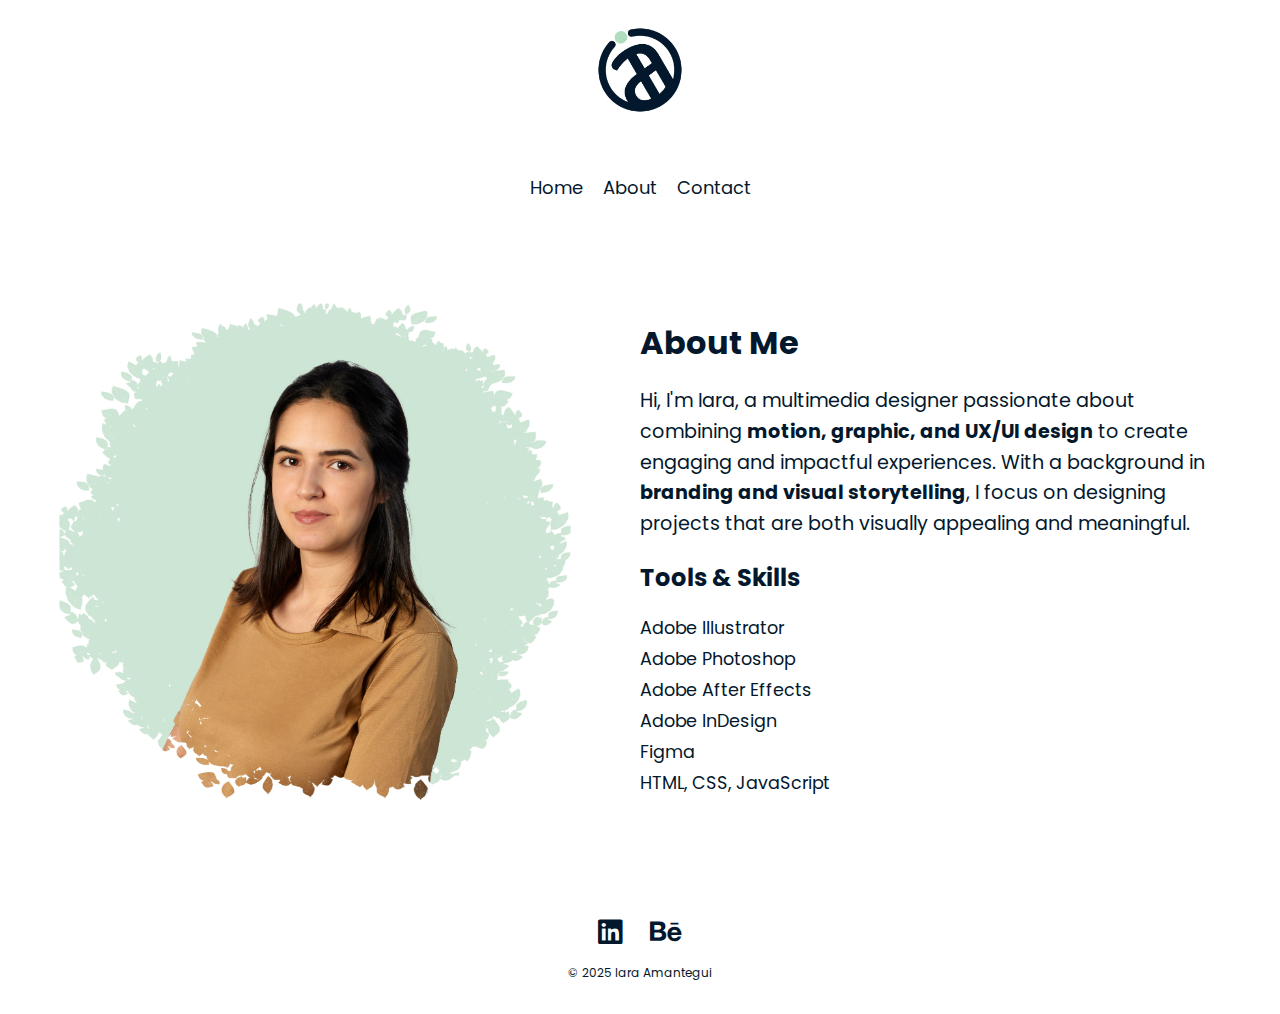
==== about.html @ 187eb7f8 "portfolio" ====
<!DOCTYPE html>
<html lang="en">
<head>
    <meta charset="UTF-8">
    <meta name="viewport" content="width=device-width, initial-scale=1.0">
    <meta name="description" content="Learn more about Iara Amantegui, a Multimedia Designer specializing in motion, graphic, and UX/UI design.">
    <meta name="author" content="Iara Amantegui">
    <meta name="keywords" content="Iara Amantegui, multimedia designer, motion design, graphic design, UX/UI, Figma, Adobe Creative Suite, portfolio">
    
    <title>About - Iara Amantegui</title>
    
    <link rel="stylesheet" href="styles.css">
    <link rel="stylesheet" href="https://cdnjs.cloudflare.com/ajax/libs/font-awesome/5.15.4/css/all.min.css">
</head>
<body>
    <header>
        <div class="logo">
            <img src="images/iara_logo.png" alt="Iara Amantegui Logo" width="150" height="auto">
        </div>
        <nav aria-label="Main navigation">
            <ul>
                <li><a href="index.html" title="Go to Home Page">Home</a></li>
                <li><a href="about.html" title="About Iara Amantegui">About</a></li>
                <li><a href="contact.html" title="Contact Iara Amantegui">Contact</a></li>
            </ul>
        </nav>
    </header>

    <main>
        <section class="about">
            <div class="about-container">
                <div class="about-image">
                    <img src="images/iaraphoto.jpg" alt="Portrait of Iara Amantegui" width="300" height="auto">
                </div>
                <div class="about-text">
                    <h1>About Me</h1>
                    <p>Hi, I'm Iara, a multimedia designer passionate about combining <strong>motion, graphic, and UX/UI design</strong> to create engaging and impactful experiences. With a background in <strong>branding and visual storytelling</strong>, I focus on designing projects that are both visually appealing and meaningful.</p>

                    <h2>Tools & Skills</h2>
                    <ul>
                        <li>Adobe Illustrator</li>
                        <li>Adobe Photoshop</li>
                        <li>Adobe After Effects</li>
                        <li>Adobe InDesign</li>
                        <li>Figma</li>
                        <li>HTML, CSS, JavaScript</li>
                    </ul>
                </div>
            </div>
        </section>
    </main>

    <footer>
        <div class="social-icons">
            <a href="https://www.linkedin.com/in/iaraamantegui/" target="_blank" aria-label="LinkedIn profile of Iara Amantegui" title="Visit my LinkedIn">
                <i class="fab fa-linkedin"></i>
            </a>
            <a href="https://www.behance.net/iaraamantegui" target="_blank" aria-label="Behance portfolio of Iara Amantegui" title="View my work on Behance">
                <i class="fab fa-behance"></i>
            </a>
        </div>
        <p>&copy; 2025 Iara Amantegui</p>
    </footer>
</body>
</html>
---- styles.css ----
/* Import Fonts */
 @import url('https://fonts.googleapis.com/css2?family=Lato:ital,wght@0,100;0,300;0,400;0,700;0,900;1,100;1,300;1,400;1,700;1,900&family=Poppins:ital,wght@0,100;0,200;0,300;0,400;0,500;0,600;0,700;0,800;0,900;1,100;1,200;1,300;1,400;1,500;1,600;1,700;1,800;1,900&display=swap');

 /* Global Styles */
 body {
     font-family: 'Poppins', sans-serif;
     background-color: white;
     color: #03182c;
     text-align: center;
     margin: 0;
     padding: 0;
 }
 
 /* Header Styles */
 header {
     display: flex;
     flex-direction: column;
     align-items: center;
     padding: 0;
     background-color: white;
     width: 100%;
     max-width: 1200px;
     margin: auto;
 }
 
 .logo {
     font-weight: bold;
     font-size: 20px;
     display: block;
     padding: 20px 0;
 }
 
 .logo img {
     width: 100px;
     height: auto;
 }
 
 /* Navigation Styles */
 nav {
     display: flex;
     justify-content: center;
     padding: 10px 0;
 }
 
 nav ul {
     list-style: none;
     display: flex;
     gap: 20px;
     padding: 0;
 }
 
 nav ul li {
     display: inline;
 }
 
 nav ul li a {
     text-decoration: none;
     color: #03182c;
     font-size: 18px;
     font-family: 'Poppins', sans-serif;
 }
 
 nav ul li a:hover {
     color: #afddbd;
     text-decoration: underline;
 }
 
 /* Hero Section Styles */
 .hero {
     padding: 20px;
     text-align: center;
     height: 40vh;
     display: flex;
     flex-direction: column;
     justify-content: center;
     align-items: center;
 }
 
 .hero h1 {
     font-size: 3em;
     margin-bottom: 10px;
     text-align: left;
     width: 100%;
     margin-left: 680px;
 }
 
 .hero h2 {
     font-size: 1.5em;
     text-align: left;
     width: 100%;
     margin-left: 680px;
 }
 
 .hero h1::after,
 .hero h2::after {
     content: '.';
     color: #afddbd;
 }
 
 /* Gallery Styles */
 .gallery {
     display: grid;
     grid-template-columns: repeat(3, 1fr);
     gap: 20px;
     padding: 20px;
     max-width: 1200px;
     margin: 130px auto 0;
 }
 
 .project img {
     width: 100%;
     height: auto;
     border-radius: 10px;
     transition: transform 0.3s ease;
 }
 
 .project img:hover {
     transform: scale(1.05);
 }
 
 /* General styles for all images */
 img {
     width: 100%; /* Full width for images */
     height: auto; /* Maintain aspect ratio */
     transition: transform 0.3s ease; /* Transition for scaling */
 }
 
 /* Hover scaling effect for all images */
 img:hover {
     transform: scale(1.05); /* Scale effect on hover */
 }
 
 /* Styles specific to the gallery in index.html */
 .gallery .project {
     position: relative; /* Positioning context for the overlay */
     overflow: hidden; /* Hide overflow to keep the overlay within bounds */
 }
 
 .gallery .overlay {
     position: absolute; /* Position overlay absolutely within the project */
     top: 0;
     left: 0;
     right: 0;
     bottom: 0;
     background-color: rgba(0, 0, 0, 0.5); /* Use rgba for proper transparency */
     display: flex;
     justify-content: center;
     align-items: center;
     opacity: 0; /* Start hidden */
     transition: opacity 0.3s ease; /* Transition for fade effect */
    
 }
 
 /* Show overlay on hover for gallery images */
 .gallery .project:hover .overlay {
     opacity: 1; /* Show overlay on hover */
     
 }
 
 /* Apply hover scaling effect specifically for gallery images */
 .gallery .project img {
     transition: transform 0.3s ease; /* Ensure transition is applied */
    
 }
 
 .gallery .project:hover img {
     transform: scale(1.05); /* Scale effect on hover */
     
 }
 
 /* Footer Styles */
 footer {
     margin-top: 50px;
     padding: 20px;
     color: #03182c;
     text-align: center;
 }
 
 footer .social-icons {
     margin-bottom: 10px;
 }
 
 footer .social-icons a {
     color: #03182c;
     font-size: 28px; /* Increased size */
     margin: 0 10px;
     text-decoration: none;
     transition: transform 0.3s ease;
 }
 
 footer .social-icons a:hover {
     transform: scale(1.1);
     color: #afddbd;
 }
 
 footer p {
     font-size: 12px; /* Reduced size */
     margin-top: 5px;
 }
 
 /* About Section Styles */
 .about {
     max-width: 1200px;
     margin: 50px auto;
     padding: 20px;
     text-align: center;
 }
 
 .about-container {
     display: flex;
     align-items: center;
     justify-content: space-between;
     gap: 40px;
     flex-wrap: wrap;
 }
 
 .about-image img {
     width: 100%;
     height: auto;
     max-width: 550px; /* Ensure the image is responsive but doesn't stretch beyond 550px */
     border-radius: 10px;
 }
 
 .about-text {
     text-align: left;
     max-width: 600px;
 }
 
 .about-text h1 {
     font-size: 2em;
     margin-bottom: 10px;
 }
 
 .about-text p {
     font-size: 1.2em;
     line-height: 1.6;
 }
 
 .about-text ul {
     list-style-type: none;
     padding: 0;
 }
 
 .about-text ul li {
     font-size: 1.1em;
     margin-bottom: 5px;
 }
 
 .social-icons {
     margin-top: 10px;
 }
 
 .social-icons a {
     color: #03182c;
     font-size: 30px;
     margin-right: 15px;
     text-decoration: none;
     transition: transform 0.3s ease;
 }
 
 .social-icons a:hover {
     transform: scale(1.1);
 }
 
 /* Contact Section Styles */
 .contact {
     max-width: 1200px;
     margin: 50px auto;
     padding: 20px;
     text-align: center;
 }
 
 .contact-text {
     font-size: 1.2em;
     line-height: 1.6;
 }
 
 .contact h1 {
     font-size: 2.5em; /* Increased font size for a larger h1 */
     margin-bottom: 20px; /* Optional: adjust margin for spacing */
 }
 .social-icons a:hover {
    transform: scale(1.1);
    color: #afddbd;
}
 
 /* Project Page Styles */
 
 .project-hero img {
     margin-top: 50px;
     width: 100%;
     height: auto;
     display: block;
 }
 
 .project-content {
     max-width: 800px;
     margin: 40px auto;
     padding: 20px;
     text-align: center;
 }
 
 .project-content h1 {
     font-size: 4rem;
     margin-bottom: 10px;
 }
 
 .project-content p {
     font-size: 1.1rem;
     color: #555;
     margin-bottom: 20px;
 }
 
 .project-content h2 {
     font-size: 1.5rem;
     margin-top: 20px;
 }
 .project-content h3 {
     font-size: 1.5rem;
     color: #8ac59c;
  
 }
 .project-content ul {
     list-style: none;
     padding: 0;
 }
 
 .project-content ul li {
     font-size: 1.1rem;
     color: #444;
     margin: 5px 0;
 }
 .project-video {
     margin-top: 50px;
 }
 
 .project-video iframe {
     width: 100%;
     height: 600px;
     border-radius: 10px;
 }
 
 .prototype-button {
     display: inline-block;
     background-color: #03182c;
     color: white;
     padding: 12px 20px;
     font-size: 1.2rem;
     text-decoration: none;
     border-radius: 5px;
     transition: 0.3s;
     margin-top: 30px;
 }
 
 .prototype-button:hover {
     background-color: #afddbd;
 }
  
 .image-gallery {
    max-width: 1200px; /* Optional: limit the max width of the gallery */
    margin: auto; /* Center the gallery */
}

.row {
    display: flex; /* Use flexbox for side-by-side images */
    justify-content: center; /* Center the images */
    margin-bottom: 20px; /* Space between rows */
}

.row .project {
    flex: 1; /* Allow the project divs to grow equally */
    margin: 0 10px; /* Add margin between images */
}

.row img {
    width: 100%; /* Full width for images within the project */
    height: auto; /* Maintain aspect ratio */
    max-width: 600px; /* Set a maximum width for the images */
}

.full-width {
    width: calc(100% - 20px); /* Adjust width to account for margins */
    max-width: 100%; /* Ensure it doesn't exceed the container width */
    height: auto; /* Maintain aspect ratio */
    margin: 10px auto; /* Center the image and add vertical spacing */
}

.stack {
    display: flex; /* Use flexbox for stacked images */
    flex-direction: column; /* Stack images vertically */
    margin-bottom: 20px; /* Space below the stacked images */
}

.grid-4 {
    display: grid; /* Use grid for the last set of images */
    grid-template-columns: repeat(4, 1fr); /* 4 columns */
    gap: 20px; /* Space between grid items */
    margin-bottom: 20px; /* Space below the grid */
}

.grid-4 img {
    width: 100%; /* Full width for grid images */
    height: auto; /* Maintain aspect ratio */
}

.gallery .overlay .text {
    color: white; /* Text color */
    font-size: 18px; /* Font size */
    font-weight: bold; /* Make the text bold */
    text-align: center; /* Center the text */
    padding: 10px; /* Add some padding around the text */
    text-shadow: 1px 1px 2px rgba(0, 0, 0, 0.7); /* Add a subtle shadow for better readability */
}

 /* Responsive Styles */
 @media (max-width: 768px) {
     .hero {
         height: 60vh; /* Increase height to fill the screen */
         padding: 40px;
     }
 
     .hero h1 {
         font-size: 3em;
         margin-left: 0;
     }
 
     .hero h2 {
         font-size: 1.2em;
         margin-left: 0;
     }
 
     .gallery {
         grid-template-columns: 1fr; /* Stack gallery items vertically */
         margin: 20px auto 0;
     }
 
     .project img {
         max-width: 100%;
     }
 
     nav ul {
         flex-direction: column;
         gap: 10px;
     }
 
     footer {
         margin-top: 50px;
         padding: 20px;
         color: #03182c;
         text-align: center;
     }
 
     footer .social-icons {
         margin-bottom: 10px;
     }
 
     footer .social-icons a {
         color: #03182c;
         font-size: 60px;
         margin: 0 15px;
         text-decoration: none;
         transition: transform 0.3s ease;
     }
 
     footer .social-icons a:hover {
         transform: scale(1.1);
     }
 
     footer p {
         font-size: 14px;
     }
 
     /* About Section - Small Screens */
     .about-container {
         flex-direction: column; /* Stack the content vertically */
         align-items: center;
     }
 
     .about-image img {
         max-width: 100%; /* Ensure the image doesn't overflow */
     }
 
     .about-text {
         text-align: center; /* Center the text */
         max-width: 90%; /* Allow text to take more width */
     }
 
     .about-text h1 {
         font-size: 1.8em;
     }
 
     .about-text p {
         font-size: 1em;
     }
 
     .about-text ul li {
         font-size: 1em;
     }
 
     /* Contact Section - Small Screens */
     .contact-text {
         font-size: 1em; /* Make text a bit smaller */
         padding: 0 10px;
         text-align: center;
     }
 
     .contact form {
         width: 100%; /* Ensure the form elements span the width */
         padding: 20px;
     }
 
     .contact input, .contact textarea {
         width: 100%; /* Make input fields and text areas span the width */
         padding: 10px;
         font-size: 1em;
         margin-bottom: 15px;
     }
 
     .contact button {
         font-size: 1.2em;
         padding: 10px 20px;
     }
 }
 
 @media (max-width: 480px) {
     .hero {
         height: 70vh; /* Further adjust height for very small screens */
         padding: 30px;
     }
 
     .hero h1 {
         font-size: 1.8em;
     }
 
     .hero h2 {
         font-size: 1.1em;
     }
 
     footer p {
         font-size: 12px;
     }
 
     .contact-text {
         font-size: 0.9em; /* Further reduce text size */
     }
 
     .contact input, .contact textarea {
         font-size: 0.9em; /* Adjust input fields for small screens */
     }
 }
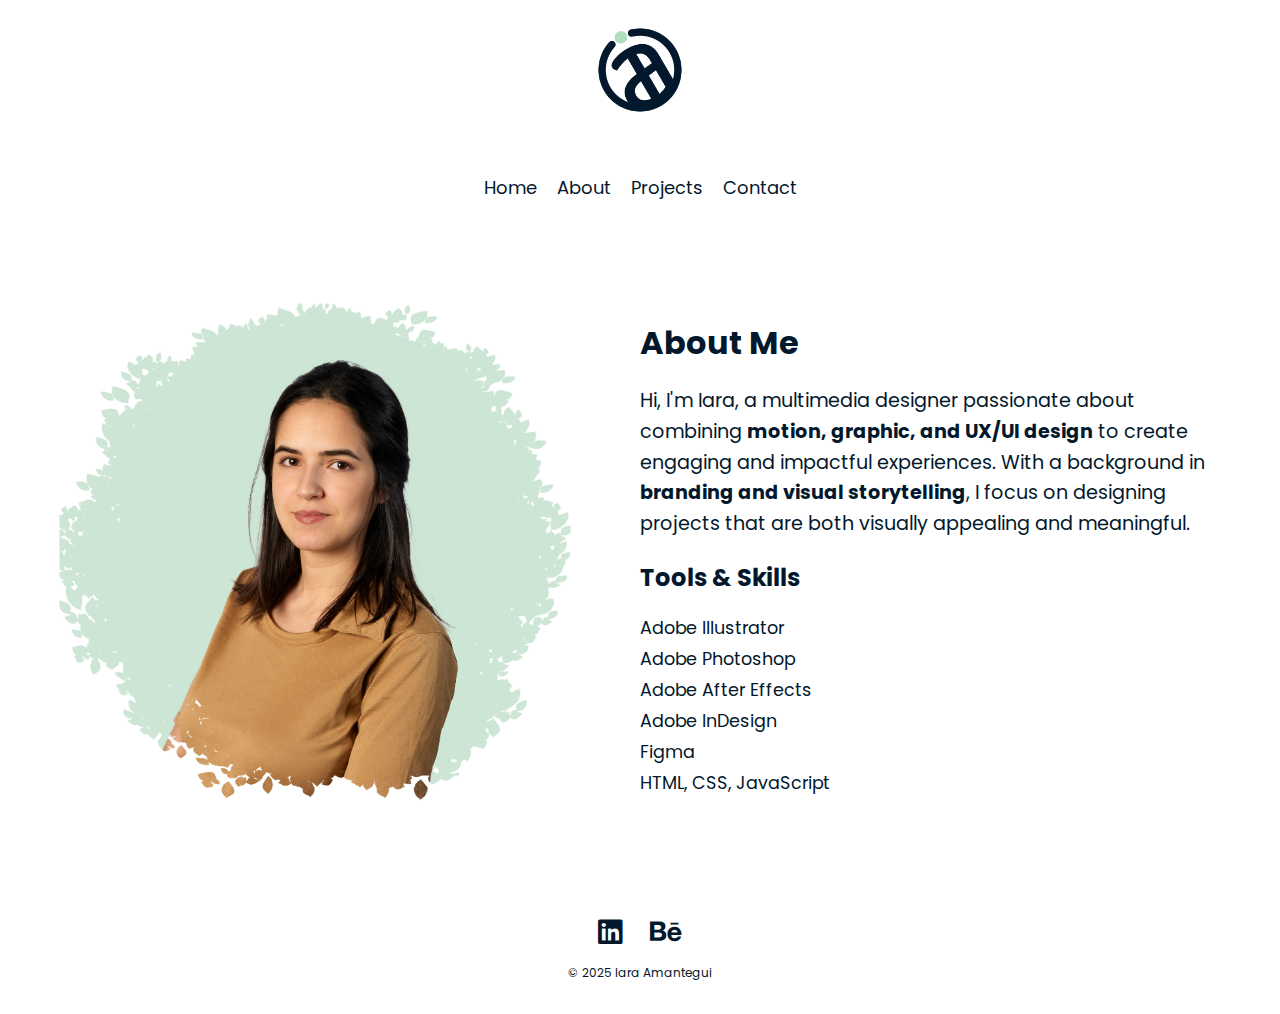
==== commit cd115bcf: "Updates" ====
--- a/about.html
+++ b/about.html
@@ -21,6 +21,7 @@
             <ul>
                 <li><a href="index.html" title="Go to Home Page">Home</a></li>
                 <li><a href="about.html" title="About Iara Amantegui">About</a></li>
+                <li><a href="index.html#portfolio" id="projects">Projects</a></li>
                 <li><a href="contact.html" title="Contact Iara Amantegui">Contact</a></li>
             </ul>
         </nav>
